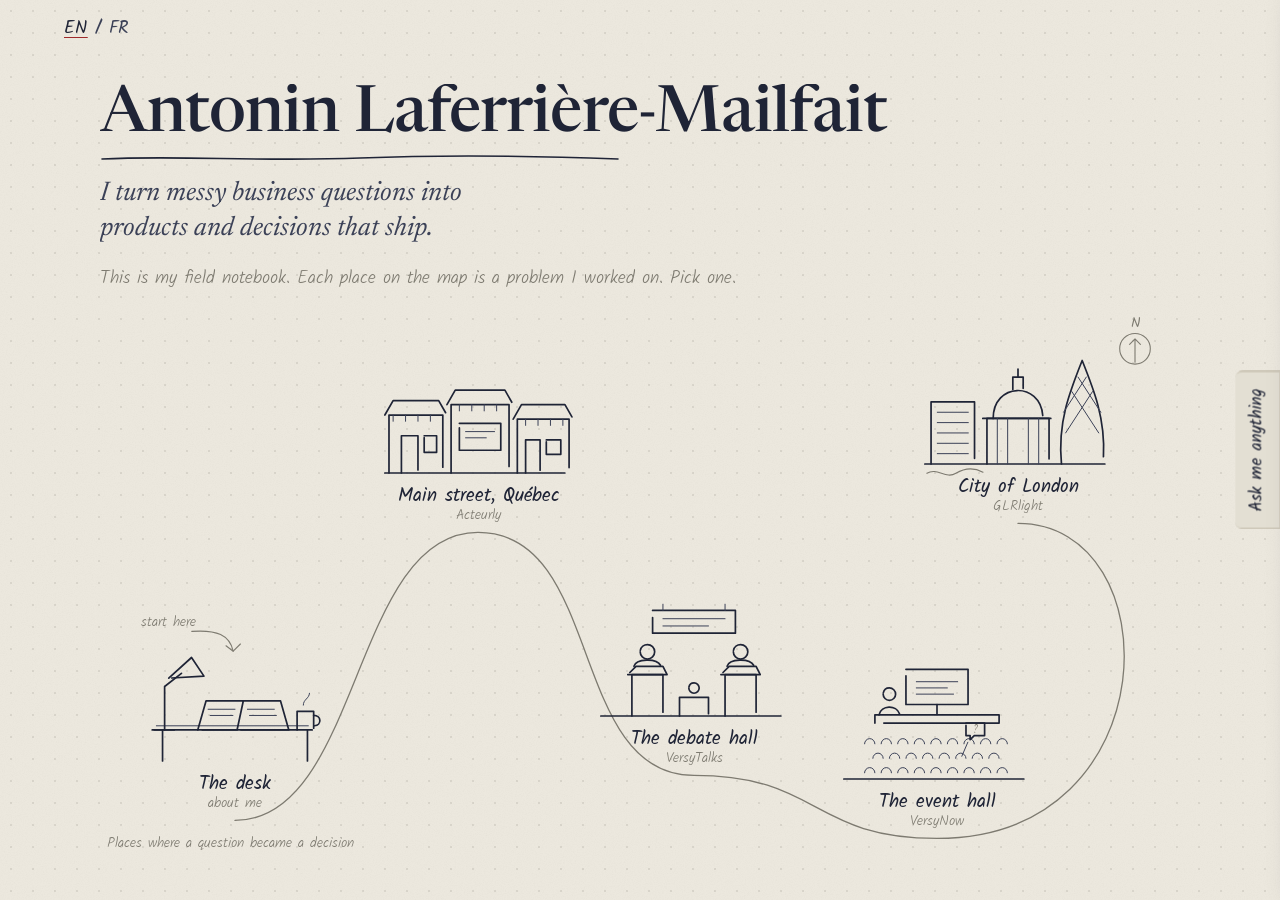
==== index.html @ 6ac233b2 "The notebook opens: Ink & Paper shell, map home, EN/FR, project registry Co-Authored-By: Claude Fabl" ====
<!doctype html>
<html lang="en">
<head>
  <meta charset="utf-8">
  <meta name="viewport" content="width=device-width, initial-scale=1">
  <title>Antonin Laferrière-Mailfait</title>
  <meta name="description" content="I turn messy business questions into products and decisions that ship. A field notebook of the problems I've worked on: supplier risk in London, marketing analytics for Québec shops, a debate platform grown from 40 to 10,000, an event-analytics agent that never invents a number.">
  <meta property="og:title" content="Antonin Laferrière-Mailfait">
  <meta property="og:description" content="I turn messy business questions into products and decisions that ship.">
  <meta property="og:type" content="website">
  <link rel="icon" href="assets/favicon.svg" type="image/svg+xml">
  <link rel="preload" href="assets/fonts/newsreader-latin-opsz-normal.woff2" as="font" type="font/woff2" crossorigin>
  <link rel="preload" href="assets/fonts/kalam-latin-300-normal.woff2" as="font" type="font/woff2" crossorigin>
  <link rel="stylesheet" href="css/fonts.css">
  <link rel="stylesheet" href="css/ink.css">
</head>
<body>
  <svg width="0" height="0" style="position:absolute" aria-hidden="true">
    <filter id="paper-grain" x="0" y="0" width="100%" height="100%">
      <feTurbulence type="fractalNoise" baseFrequency="0.9" numOctaves="2" seed="7" stitchTiles="stitch"/>
      <feColorMatrix type="saturate" values="0"/>
      <feComponentTransfer><feFuncA type="table" tableValues="0 0 0.06 0.08"/></feComponentTransfer>
    </filter>
    <filter id="ink-bleed" x="-5%" y="-5%" width="110%" height="110%">
      <feTurbulence type="fractalNoise" baseFrequency="1.4" numOctaves="1" seed="3" result="n"/>
      <feDisplacementMap in="SourceGraphic" in2="n" scale="0.9"/>
    </filter>
  </svg>

  <div class="grain" aria-hidden="true"></div>

  <header class="topbar" id="topbar">
    <a class="back" href="#/" id="back-link" hidden></a>
    <div class="topbar-right">
      <button class="lang" id="lang-toggle" type="button" aria-label="Switch language"></button>
    </div>
  </header>

  <main id="sheet-host"></main>

  <button class="ask-tab" id="ask-tab" type="button"></button>
  <aside class="ask-panel" id="ask-panel" aria-hidden="true">
    <div class="ask-head">
      <span class="ask-title" data-i18n="ask.title"></span>
      <button class="ask-close" id="ask-close" type="button" aria-label="Close">×</button>
    </div>
    <div class="ask-body" id="ask-body"></div>
  </aside>

  <script type="module" src="js/app.js"></script>
</body>
</html>
---- css/fonts.css ----
/* Self-hosted. Newsreader (Production Type, OFL 1.1) and Kalam (Indian Type Foundry, OFL 1.1). */
@font-face { font-family: "Newsreader"; font-style: normal; font-weight: 200 800; font-display: swap;
  src: url(../assets/fonts/newsreader-latin-opsz-normal.woff2) format("woff2-variations");
  unicode-range: U+0000-00FF,U+0131,U+0152-0153,U+02BB-02BC,U+02C6,U+02DA,U+02DC,U+0304,U+0308,U+0329,U+2000-206F,U+20AC,U+2122,U+2191,U+2193,U+2212,U+2215,U+FEFF,U+FFFD; }
@font-face { font-family: "Newsreader"; font-style: italic; font-weight: 200 800; font-display: swap;
  src: url(../assets/fonts/newsreader-latin-opsz-italic.woff2) format("woff2-variations");
  unicode-range: U+0000-00FF,U+0131,U+0152-0153,U+02BB-02BC,U+02C6,U+02DA,U+02DC,U+0304,U+0308,U+0329,U+2000-206F,U+20AC,U+2122,U+2191,U+2193,U+2212,U+2215,U+FEFF,U+FFFD; }
@font-face { font-family: "Newsreader"; font-style: normal; font-weight: 200 800; font-display: swap;
  src: url(../assets/fonts/newsreader-latin-ext-opsz-normal.woff2) format("woff2-variations");
  unicode-range: U+0100-02BA,U+02BD-02C5,U+02C7-02CC,U+02CE-02D7,U+02DD-02FF,U+0304,U+0308,U+0329,U+1D00-1DBF,U+1E00-1E9F,U+1EF2-1EFF,U+2020,U+20A0-20AB,U+20AD-20C0,U+2113,U+2C60-2C7F,U+A720-A7FF; }
@font-face { font-family: "Newsreader"; font-style: italic; font-weight: 200 800; font-display: swap;
  src: url(../assets/fonts/newsreader-latin-ext-opsz-italic.woff2) format("woff2-variations");
  unicode-range: U+0100-02BA,U+02BD-02C5,U+02C7-02CC,U+02CE-02D7,U+02DD-02FF,U+0304,U+0308,U+0329,U+1D00-1DBF,U+1E00-1E9F,U+1EF2-1EFF,U+2020,U+20A0-20AB,U+20AD-20C0,U+2113,U+2C60-2C7F,U+A720-A7FF; }
@font-face { font-family: "Kalam"; font-style: normal; font-weight: 300; font-display: swap;
  src: url(../assets/fonts/kalam-latin-300-normal.woff2) format("woff2");
  unicode-range: U+0000-00FF,U+0131,U+0152-0153,U+02BB-02BC,U+02C6,U+02DA,U+02DC,U+0304,U+0308,U+0329,U+2000-206F,U+20AC,U+2122,U+2191,U+2193,U+2212,U+2215,U+FEFF,U+FFFD; }
@font-face { font-family: "Kalam"; font-style: normal; font-weight: 400; font-display: swap;
  src: url(../assets/fonts/kalam-latin-400-normal.woff2) format("woff2");
  unicode-range: U+0000-00FF,U+0131,U+0152-0153,U+02BB-02BC,U+02C6,U+02DA,U+02DC,U+0304,U+0308,U+0329,U+2000-206F,U+20AC,U+2122,U+2191,U+2193,U+2212,U+2215,U+FEFF,U+FFFD; }
@font-face { font-family: "Kalam"; font-style: normal; font-weight: 300; font-display: swap;
  src: url(../assets/fonts/kalam-latin-ext-300-normal.woff2) format("woff2");
  unicode-range: U+0100-02BA,U+02BD-02C5,U+02C7-02CC,U+02CE-02D7,U+02DD-02FF,U+0304,U+0308,U+0329,U+1D00-1DBF,U+1E00-1E9F,U+1EF2-1EFF,U+2020,U+20A0-20AB,U+20AD-20C0,U+2113,U+2C60-2C7F,U+A720-A7FF; }
@font-face { font-family: "Kalam"; font-style: normal; font-weight: 400; font-display: swap;
  src: url(../assets/fonts/kalam-latin-ext-400-normal.woff2) format("woff2");
  unicode-range: U+0100-02BA,U+02BD-02C5,U+02C7-02CC,U+02CE-02D7,U+02DD-02FF,U+0304,U+0308,U+0329,U+1D00-1DBF,U+1E00-1E9F,U+1EF2-1EFF,U+2020,U+20A0-20AB,U+20AD-20C0,U+2113,U+2C60-2C7F,U+A720-A7FF; }
---- css/ink.css ----
/* Ink & Paper
   A consultant's field notebook. Everything is drawn or written; nothing glows. */

:root {
  --paper: #ece8de;
  --paper-deep: #e3dfd3;
  --paper-shadow: #cfc9ba;
  --ink: #1f2436;
  --ink-soft: #3b4157;
  --pencil: #7d7a70;
  --pencil-light: #b3afa3;
  --red-ink: #9e2a2b;
  --green-ink: #2e6b47;
  --amber-ink: #b0790f;

  --serif: "Newsreader", "Iowan Old Style", Georgia, serif;
  --hand: "Kalam", "Segoe Print", "Bradley Hand", cursive;

  --measure: 62ch;
  --gutter: 20px;
  --sheet-pad: clamp(24px, 5vw, 72px);
  --ease-ink: cubic-bezier(.3,.7,.2,1);
}

* { box-sizing: border-box; }
html { scroll-behavior: smooth; }
body {
  margin: 0;
  background: var(--paper);
  color: var(--ink);
  font-family: var(--serif);
  font-size: 19px;
  line-height: 1.55;
  font-variation-settings: "opsz" 18;
  min-height: 100vh;
  overflow-x: hidden;
}
body::before {
  /* faint dot grid, like a field notebook */
  content: "";
  position: fixed; inset: 0;
  background-image: radial-gradient(var(--pencil-light) 0.7px, transparent 0.8px);
  background-size: 22px 22px;
  opacity: .35;
  pointer-events: none;
  z-index: 0;
}
.grain {
  position: fixed; inset: 0;
  filter: url(#paper-grain);
  background: #fff;
  mix-blend-mode: multiply;
  pointer-events: none;
  z-index: 0;
  opacity: .55;
}

a { color: inherit; text-decoration-color: var(--pencil-light); text-underline-offset: 3px; }
a:hover { text-decoration-color: var(--ink); }
:focus-visible { outline: 2px solid var(--red-ink); outline-offset: 3px; border-radius: 2px; }
button { font: inherit; color: inherit; background: none; border: 0; cursor: pointer; padding: 0; }

/* ---------- top bar ---------- */
.topbar {
  position: fixed; top: 0; left: 0; right: 0;
  display: flex; justify-content: space-between; align-items: center;
  padding: 14px var(--sheet-pad);
  z-index: 5;
  pointer-events: none;
}
.topbar > * { pointer-events: auto; }
.back {
  font-family: var(--hand);
  font-weight: 300;
  font-size: 19px;
  color: var(--ink-soft);
  text-decoration: none;
}
.back::before { content: "↞ "; }
.back:hover { color: var(--ink); }
.lang {
  font-family: var(--hand);
  font-size: 18px;
  color: var(--ink-soft);
  letter-spacing: .02em;
}
.lang b { font-weight: 400; color: var(--ink); text-decoration: underline; text-decoration-color: var(--red-ink); text-underline-offset: 4px; }
.lang:hover { color: var(--ink); }

/* ---------- sheets (pages) ---------- */
#sheet-host { position: relative; z-index: 1; min-height: 100vh; }
.sheet {
  position: relative;
  min-height: 100vh;
  padding: 84px var(--sheet-pad) 96px;
  transform-origin: left center;
  animation: sheet-in .55s var(--ease-ink) both;
}
.sheet.leaving {
  position: absolute; inset: 0 0 auto 0;
  animation: sheet-out .45s var(--ease-ink) both;
  pointer-events: none;
}
@keyframes sheet-in  { from { opacity: 0; transform: translateX(28px) rotate(.25deg); } to { opacity: 1; transform: none; } }
@keyframes sheet-out { from { opacity: 1; transform: none; } to { opacity: 0; transform: translateX(-40px) rotate(-.4deg); } }

/* ---------- home ---------- */
.home { display: grid; grid-template-rows: auto 1fr; gap: 0; padding-bottom: 32px; }
.hero { max-width: 1080px; margin: 0 auto; width: 100%; }
.name {
  font-weight: 500;
  font-size: clamp(34px, 5vw, 66px);
  line-height: 1.02;
  letter-spacing: -.012em;
  margin: 0;
  font-variation-settings: "opsz" 72;
  position: relative;
  display: inline-block;
  clip-path: inset(0 0 0 0);
}
.name-underline { display: block; width: min(100%, 520px); height: 10px; margin-top: 4px; overflow: visible; }
.name-underline path { fill: none; stroke: var(--ink); stroke-width: 1.6; stroke-linecap: round; }
.throughline {
  font-style: italic;
  font-weight: 400;
  font-size: clamp(20px, 2.1vw, 28px);
  line-height: 1.3;
  max-width: 30ch;
  margin: 14px 0 0;
  color: var(--ink-soft);
  font-variation-settings: "opsz" 28;
}
.hero-note {
  font-family: var(--hand);
  font-weight: 300;
  font-size: 18px;
  color: var(--pencil);
  margin: 18px 0 0;
}

/* entrance sequence */
.home.intro .name { animation: write-in 1.5s var(--ease-ink) .2s both; }
.home.intro .name-underline path { stroke-dasharray: 1; stroke-dashoffset: 1; animation: draw .7s var(--ease-ink) 1.6s forwards; }
.home.intro .throughline { animation: write-in 1.6s var(--ease-ink) 2.1s both; }
.home.intro .hero-note { opacity: 0; animation: fade .6s ease 3.9s forwards; }
@keyframes write-in { from { clip-path: inset(0 100% 0 0); } to { clip-path: inset(0 0 0 0); } }
@keyframes draw { to { stroke-dashoffset: 0; } }
@keyframes fade { to { opacity: 1; } }

/* ---------- the map ---------- */
.map-wrap { max-width: 1080px; margin: 0 auto; width: 100%; position: relative; }
.map { width: 100%; height: auto; display: block; overflow: visible; }
.map path, .map circle, .map line {
  fill: none;
  stroke: var(--ink);
  stroke-width: 1.7;
  stroke-linecap: round;
  stroke-linejoin: round;
  vector-effect: non-scaling-stroke;
}
.map .thin { stroke-width: 1; stroke: var(--ink-soft); }
.map .route { stroke: var(--pencil); stroke-width: 1.3; stroke-dasharray: 6 7; }
.map .pencil { stroke: var(--pencil); stroke-width: 1.1; }
.map .fill-red { fill: var(--red-ink); stroke: none; }
.map text { fill: var(--ink); font-family: var(--hand); font-weight: 400; font-size: 21px; }
.map text.small { font-size: 16px; font-weight: 300; fill: var(--pencil); }
.map text.compass { font-size: 15px; fill: var(--pencil); }

.place { cursor: pointer; }
.place .lm path { transition: stroke .25s; }
.place .label { transition: fill .25s; }
.place .note { opacity: 0; transition: opacity .3s ease; }
.place .note text { fill: var(--pencil); font-weight: 300; font-size: 17px; }
.place .note path { stroke: var(--pencil); stroke-width: 1; stroke-dasharray: none; }
.place:hover .note, .place:focus-visible .note, .place:focus .note { opacity: 1; }
.place:hover .label, .place:focus .label { fill: var(--red-ink); }
.place .hit { fill: transparent; stroke: none; }
.place:focus { outline: none; }
.place:focus-visible .hit { stroke: var(--red-ink); stroke-dasharray: 3 4; }

/* inking-in sequence: every stroke draws itself once */
.home.intro .map .inks { stroke-dasharray: 1; stroke-dashoffset: 1; animation: draw 1.1s var(--ease-ink) var(--d, 0s) both; }
.home.intro .map text { opacity: 0; animation: fade .5s ease var(--td, 0s) both; }
.home.intro .map .route.inks { animation-duration: 2.6s; }
.home.intro .map .note path { stroke-dasharray: none; animation: none; }
.home.intro .map .note text { animation: none; opacity: 1; }

/* ---------- inner pages (notebook page with margin) ---------- */
.page {
  max-width: 1100px;
  margin: 0 auto;
  display: grid;
  grid-template-columns: 200px minmax(0, var(--measure));
  column-gap: 48px;
  row-gap: 0;
}
.page > .margin { grid-column: 1; }
.page > .body { grid-column: 2; }
.page h1 {
  font-weight: 500;
  font-size: clamp(34px, 4vw, 52px);
  line-height: 1.05;
  letter-spacing: -.01em;
  margin: 0 0 6px;
  font-variation-settings: "opsz" 72;
}
.page h2 {
  font-weight: 500;
  font-size: 27px;
  line-height: 1.2;
  margin: 44px 0 10px;
  font-variation-settings: "opsz" 36;
}
.page p { margin: 0 0 1em; }
.place-line {
  font-family: var(--hand);
  font-weight: 300;
  font-size: 19px;
  color: var(--pencil);
  margin: 0 0 28px;
}
.lede { font-size: 22px; line-height: 1.45; font-variation-settings: "opsz" 24; }

.margin-note {
  font-family: var(--hand);
  font-weight: 300;
  font-size: 17px;
  line-height: 1.35;
  color: var(--pencil);
  margin: 0 0 22px;
  transform: rotate(-1.2deg);
}
.margin-note.red { color: var(--red-ink); font-weight: 400; }
.margin-note.sticky { position: sticky; top: 90px; }

.stamp {
  display: inline-block;
  font-family: var(--hand);
  font-weight: 400;
  font-size: 15px;
  letter-spacing: .06em;
  color: var(--red-ink);
  border: 1.5px solid var(--red-ink);
  border-radius: 3px;
  padding: 2px 9px;
  transform: rotate(-3deg);
  opacity: .85;
}

.actions { display: flex; flex-wrap: wrap; gap: 14px 26px; margin: 28px 0 0; }
.btn {
  font-family: var(--hand);
  font-size: 19px;
  color: var(--ink);
  text-decoration: none;
  border-bottom: 1.5px solid var(--ink);
  padding-bottom: 1px;
}
.btn:hover { color: var(--red-ink); border-color: var(--red-ink); }
.btn.quiet { color: var(--pencil); border-color: var(--pencil-light); }

.toc { list-style: none; padding: 0; margin: 10px 0 0; }
.toc li { padding: 10px 0; border-bottom: 1px dashed var(--pencil-light); display: flex; justify-content: space-between; gap: 20px; align-items: baseline; }
.toc .where { font-family: var(--hand); font-weight: 300; color: var(--pencil); font-size: 17px; white-space: nowrap; }

/* ---------- ask tab + panel ---------- */
.ask-tab {
  position: fixed; right: 0; top: 50%;
  transform: translateY(-50%) rotate(180deg);
  writing-mode: vertical-rl;
  font-family: var(--hand);
  font-size: 17px;
  color: var(--ink);
  background: var(--paper-deep);
  padding: 16px 9px;
  border: 1px solid var(--paper-shadow);
  border-right: 0;
  border-radius: 0 6px 6px 0;
  box-shadow: -2px 2px 0 var(--paper-shadow);
  z-index: 6;
}
.ask-tab:hover { background: #fff; }
.ask-panel {
  position: fixed; top: 0; right: 0; bottom: 0;
  width: min(420px, 92vw);
  background: var(--paper-deep);
  border-left: 1px solid var(--paper-shadow);
  box-shadow: -8px 0 24px rgba(31,36,54,.12);
  transform: translateX(104%);
  transition: transform .4s var(--ease-ink);
  z-index: 7;
  padding: 28px 28px 24px;
  display: flex; flex-direction: column; gap: 14px;
}
.ask-panel.open { transform: none; }
.ask-head { display: flex; justify-content: space-between; align-items: center; }
.ask-title { font-family: var(--hand); font-size: 22px; }
.ask-close { font-size: 28px; line-height: 1; color: var(--pencil); }
.ask-body { font-size: 17px; line-height: 1.5; }
.ask-body .margin-note { transform: none; }
.ask-input {
  width: 100%;
  font: inherit;
  font-family: var(--hand);
  font-size: 17px;
  padding: 10px 12px;
  background: transparent;
  border: 0;
  border-bottom: 1.5px dashed var(--pencil);
  color: var(--ink);
}
.ask-input:disabled { opacity: .5; }

/* ---------- responsive ---------- */
@media (max-width: 860px) {
  body { font-size: 17.5px; }
  .page { grid-template-columns: 1fr; }
  .page > .margin, .page > .body { grid-column: 1; }
  .margin-note.sticky { position: static; }
  .margin-note { transform: none; }
  .place .note { display: none; }
  .map-wrap.stacked { max-width: 420px; }
  .map-wrap.stacked .map text { font-size: 22px; }
}
@media (max-width: 520px) {
  .sheet { padding-top: 72px; }
  .ask-tab { font-size: 15px; padding: 12px 7px; }
}

@media (prefers-reduced-motion: reduce) {
  *, *::before, *::after { animation-duration: 0.01ms !important; animation-delay: 0s !important; transition-duration: 0.01ms !important; }
  html { scroll-behavior: auto; }
}
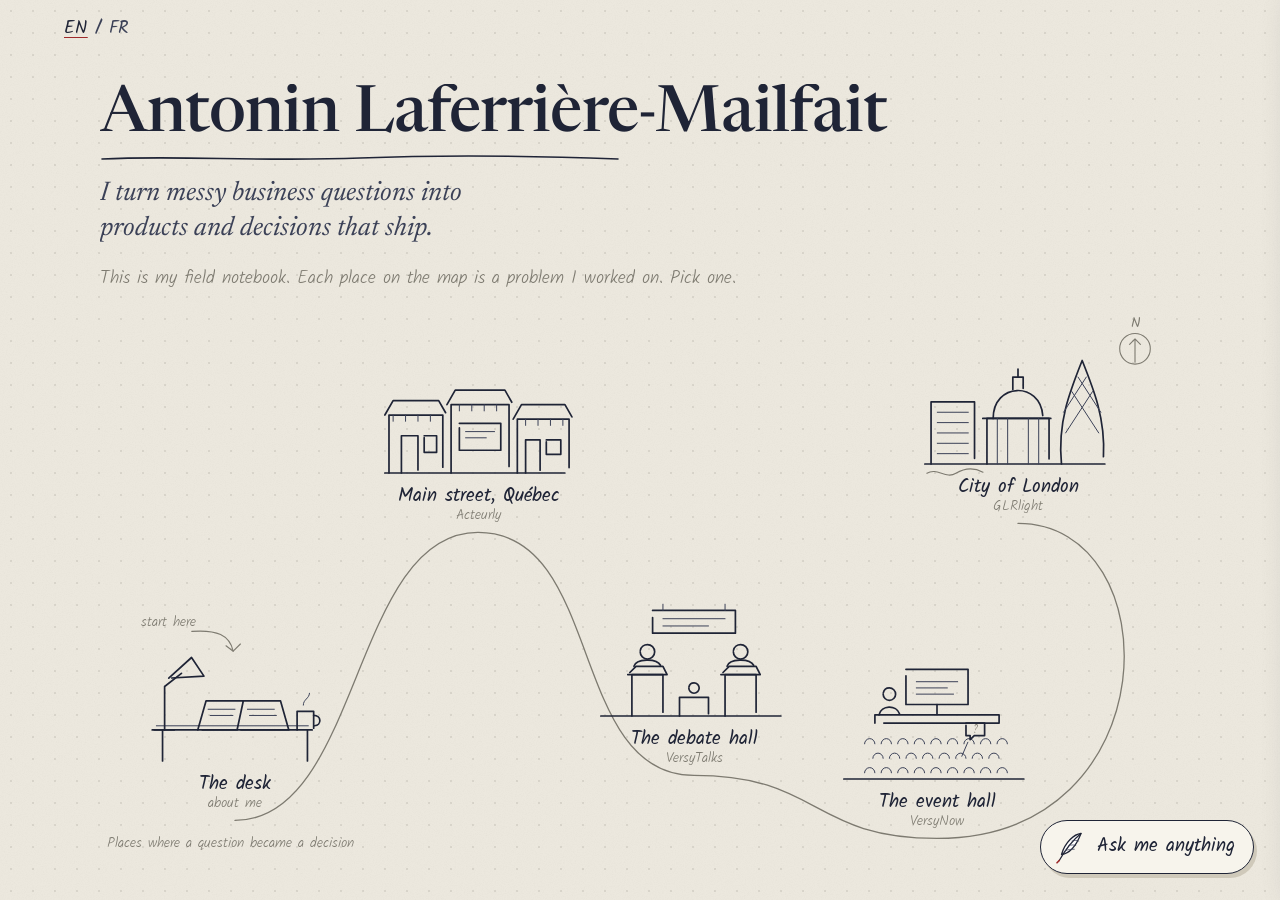
==== commit 45e221c2: "The quill: a friendlier way to ask the notebook Co-Authored-By: Claude Fable 5.1 <noreply@anthropic." ====
--- a/index.html
+++ b/index.html
@@ -38,10 +38,26 @@
 
   <main id="sheet-host"></main>
 
-  <button class="ask-tab" id="ask-tab" type="button"></button>
-  <aside class="ask-panel" id="ask-panel" aria-hidden="true">
+  <div class="quill-wrap" id="quill-wrap">
+    <span class="quill-callout" id="quill-callout" hidden></span>
+    <button class="quill" id="ask-tab" type="button">
+      <svg class="quill-icon" viewBox="0 0 48 48" aria-hidden="true">
+        <path class="vane" d="M40 6 C31 7 19 17 14 34 C23 33 33 24 40 6 Z"/>
+        <path class="spine" d="M40 6 C30 14 20 26 11 42"/>
+        <path class="barb" d="M24 22 C27 21 30 21 33 22 M19 29 C23 27 27 27 31 27 M28 16 C31 15 34 15 37 16"/>
+        <path class="nib" d="M11 42 L8 45"/>
+      </svg>
+      <span class="quill-label" data-i18n="ask.tab"></span>
+    </button>
+  </div>
+  <div class="ask-veil" id="ask-veil" hidden></div>
+  <aside class="ask-panel" id="ask-panel" aria-hidden="true" role="dialog" aria-labelledby="ask-title">
     <div class="ask-head">
-      <span class="ask-title" data-i18n="ask.title"></span>
+      <svg class="ask-head-icon" viewBox="0 0 48 48" aria-hidden="true">
+        <path class="vane" d="M40 6 C31 7 19 17 14 34 C23 33 33 24 40 6 Z"/>
+        <path class="spine" d="M40 6 C30 14 20 26 11 42"/>
+      </svg>
+      <span class="ask-title" id="ask-title" data-i18n="ask.title"></span>
       <button class="ask-close" id="ask-close" type="button" aria-label="Close">×</button>
     </div>
     <div class="ask-body" id="ask-body"></div>
--- a/css/ink.css
+++ b/css/ink.css
@@ -263,53 +263,101 @@
 .toc li { padding: 10px 0; border-bottom: 1px dashed var(--pencil-light); display: flex; justify-content: space-between; gap: 20px; align-items: baseline; }
 .toc .where { font-family: var(--hand); font-weight: 300; color: var(--pencil); font-size: 17px; white-space: nowrap; }
 
-/* ---------- ask tab + panel ---------- */
-.ask-tab {
-  position: fixed; right: 0; top: 50%;
-  transform: translateY(-50%) rotate(180deg);
-  writing-mode: vertical-rl;
-  font-family: var(--hand);
-  font-size: 17px;
-  color: var(--ink);
-  background: var(--paper-deep);
-  padding: 16px 9px;
-  border: 1px solid var(--paper-shadow);
-  border-right: 0;
-  border-radius: 0 6px 6px 0;
-  box-shadow: -2px 2px 0 var(--paper-shadow);
-  z-index: 6;
-}
-.ask-tab:hover { background: #fff; }
+/* ---------- the quill: ask me anything ---------- */
+.quill-wrap { position: fixed; right: 26px; bottom: 26px; z-index: 6; display: flex; align-items: center; gap: 12px; }
+.quill {
+  display: flex; align-items: center; gap: 10px;
+  background: #f7f4ec; border: 1.5px solid var(--ink); border-radius: 999px;
+  padding: 8px 18px 8px 10px;
+  box-shadow: 3px 4px 0 var(--paper-shadow);
+  transition: transform .25s var(--ease-ink), box-shadow .25s;
+}
+.quill:hover, .quill:focus-visible { transform: translate(-1px, -2px); box-shadow: 5px 7px 0 var(--paper-shadow); }
+.quill-icon { width: 36px; height: 36px; overflow: visible; }
+.quill-icon path, .ask-head-icon path { fill: none; stroke: var(--ink); stroke-width: 1.7; stroke-linecap: round; stroke-linejoin: round; }
+.quill-icon .vane, .ask-head-icon .vane { fill: #fff; }
+.quill-icon .barb { stroke-width: 1; stroke: var(--ink-soft); }
+.quill-icon .nib { stroke: var(--red-ink); stroke-width: 2.2; }
+.quill:hover .quill-icon { animation: quill-dip .7s var(--ease-ink); }
+@keyframes quill-dip { 30% { transform: rotate(-14deg) translate(-3px, 3px); } 60% { transform: rotate(4deg); } }
+.quill-label { font-family: var(--hand); font-size: 19px; color: var(--ink); white-space: nowrap; }
+.quill-callout {
+  font-family: var(--hand); font-weight: 300; font-size: 17px; color: var(--ink-soft);
+  background: #f6efc9; padding: 8px 12px; box-shadow: 2px 3px 0 rgba(31,36,54,.12);
+  transform: rotate(-2deg); max-width: 220px; line-height: 1.3;
+  animation: fade .5s ease both;
+}
+.quill-callout[hidden] { display: none; }
+
+.ask-veil { position: fixed; inset: 0; background: rgba(31,36,54,.18); z-index: 6; }
+.ask-veil[hidden] { display: none; }
 .ask-panel {
   position: fixed; top: 0; right: 0; bottom: 0;
-  width: min(420px, 92vw);
-  background: var(--paper-deep);
-  border-left: 1px solid var(--paper-shadow);
-  box-shadow: -8px 0 24px rgba(31,36,54,.12);
+  width: min(520px, 100vw);
+  background: #f3efe6;
+  background-image: repeating-linear-gradient(transparent 0 31px, rgba(31,36,54,.07) 31px 32px);
+  border-left: 1.5px solid var(--ink);
+  box-shadow: -10px 0 30px rgba(31,36,54,.14);
   transform: translateX(104%);
   transition: transform .4s var(--ease-ink);
   z-index: 7;
-  padding: 28px 28px 24px;
+  padding: 22px 28px 20px;
   display: flex; flex-direction: column; gap: 14px;
+  overflow: hidden;
 }
 .ask-panel.open { transform: none; }
-.ask-head { display: flex; justify-content: space-between; align-items: center; }
-.ask-title { font-family: var(--hand); font-size: 22px; }
-.ask-close { font-size: 28px; line-height: 1; color: var(--pencil); }
-.ask-body { font-size: 17px; line-height: 1.5; }
-.ask-body .margin-note { transform: none; }
+.ask-head { display: flex; align-items: center; gap: 10px; padding-bottom: 10px; border-bottom: 1.5px solid var(--ink); }
+.ask-head-icon { width: 30px; height: 30px; flex: none; }
+.ask-title { font-family: var(--hand); font-size: 24px; flex: 1; }
+.ask-close { font-size: 34px; line-height: 1; color: var(--pencil); width: 40px; height: 40px; border-radius: 50%; }
+.ask-close:hover { color: var(--ink); background: rgba(31,36,54,.06); }
+.ask-body { display: flex; flex-direction: column; gap: 12px; flex: 1; min-height: 0; }
+.ask-intro { margin: 0; font-family: var(--hand); font-weight: 300; font-size: 17px; color: var(--pencil); line-height: 1.35; transform: none; }
+.ask-log { flex: 1; min-height: 0; overflow-y: auto; padding: 2px 6px 2px 0; scroll-behavior: smooth; }
+.ask-q { font-family: var(--hand); font-weight: 400; font-size: 19px; color: var(--ink-soft); margin: 18px 0 8px; padding-left: 2px; }
+.ask-q::before { content: "— "; color: var(--pencil); }
+.ask-a {
+  margin: 0 0 8px; font-size: 19px; line-height: 1.55; white-space: pre-line;
+  background: #fbf9f4; border: 1px solid var(--paper-shadow); border-left: 3px solid var(--ink);
+  padding: 12px 16px; box-shadow: 2px 3px 0 var(--paper-shadow);
+  font-variation-settings: "opsz" 18;
+}
+.ask-a.thinking { color: var(--pencil); font-family: var(--hand); font-size: 17px; display: flex; align-items: center; gap: 10px; }
+.ask-a.thinking .writing { width: 26px; height: 26px; flex: none; animation: writing .9s ease-in-out infinite; transform-origin: 20% 90%; }
+.ask-a.thinking .writing path { fill: none; stroke: var(--ink); stroke-width: 1.8; stroke-linecap: round; }
+.ask-a.thinking .writing .vane { fill: #fff; }
+@keyframes writing { 0%, 100% { transform: rotate(-6deg) translateX(0); } 50% { transform: rotate(4deg) translateX(6px); } }
+.ask-a.ask-err { border-left-color: var(--red-ink); font-size: 16.5px; }
+.ask-starters { display: flex; flex-direction: column; gap: 8px; }
+.ask-starters[hidden] { display: none; }
+.ask-starter {
+  text-align: left; font-family: var(--hand); font-size: 18px; color: var(--ink);
+  padding: 8px 12px 8px 34px; position: relative;
+  background: #fbf9f4; border: 1px solid var(--paper-shadow); border-radius: 3px; box-shadow: 2px 2px 0 var(--paper-shadow);
+  transition: transform .2s var(--ease-ink);
+}
+.ask-starter::before { content: "?"; position: absolute; left: 12px; top: 6px; color: var(--red-ink); font-size: 19px; }
+.ask-starter:hover { transform: translate(-1px, -1px); box-shadow: 3px 3px 0 var(--paper-shadow); border-color: var(--ink); }
+.ask-form { display: flex; gap: 12px; align-items: stretch; }
 .ask-input {
-  width: 100%;
-  font: inherit;
-  font-family: var(--hand);
-  font-size: 17px;
-  padding: 10px 12px;
-  background: transparent;
-  border: 0;
-  border-bottom: 1.5px dashed var(--pencil);
-  color: var(--ink);
-}
-.ask-input:disabled { opacity: .5; }
+  flex: 1; font: inherit; font-family: var(--serif); font-size: 18px;
+  padding: 12px 14px; background: #fbf9f4; border: 1.5px solid var(--ink); border-radius: 3px; color: var(--ink);
+}
+.ask-input::placeholder { font-family: var(--hand); color: var(--pencil-light); }
+.ask-input:focus { outline: 2px solid var(--red-ink); outline-offset: 2px; }
+.ask-send {
+  font-family: var(--hand); font-size: 19px; color: #fff; background: var(--ink); border-radius: 3px; padding: 0 18px;
+  box-shadow: 2px 3px 0 var(--paper-shadow); white-space: nowrap;
+}
+.ask-send:hover { background: var(--red-ink); }
+.ask-send:disabled { opacity: .5; }
+.ask-foot { font-family: var(--hand); font-weight: 300; font-size: 14px; color: var(--pencil); margin: 0; line-height: 1.35; }
+.ask-foot a { color: var(--ink-soft); word-break: break-all; }
+
+.questions li { cursor: pointer; border-radius: 3px; transition: color .2s; }
+.questions li:hover { color: var(--red-ink); }
+.questions li::after { content: " ↗"; color: var(--pencil-light); font-size: 14px; }
+.questions-hint { font-family: var(--hand); font-weight: 300; font-size: 15.5px; color: var(--pencil); margin: -6px 0 8px; }
 
 /* ---------- responsive ---------- */
 @media (max-width: 860px) {
@@ -324,10 +372,269 @@
 }
 @media (max-width: 520px) {
   .sheet { padding-top: 72px; }
-  .ask-tab { font-size: 15px; padding: 12px 7px; }
+  .quill-wrap { right: 14px; bottom: 14px; }
+  .quill-label { display: none; }
+  .quill { padding: 10px; }
+  .quill-callout { display: none; }
+  .ask-panel { padding: 16px 18px 16px; }
+  .ask-a, .ask-input { font-size: 17px; }
 }
 
 @media (prefers-reduced-motion: reduce) {
   *, *::before, *::after { animation-duration: 0.01ms !important; animation-delay: 0s !important; transition-duration: 0.01ms !important; }
   html { scroll-behavior: auto; }
 }
+
+/* ---------- stories ---------- */
+.page.story { row-gap: 0; }
+.page.story .margin + .body h2:first-child { margin-top: 44px; }
+.page.story .margin:not(:first-child) .margin-note:not(.sticky) { margin-top: 52px; }
+.page.story .margin .margin-note.red { margin-top: 16px; }
+.chapter { font-family: var(--hand); font-weight: 300; font-size: 16px; color: var(--pencil); margin: 0 0 6px; }
+.place-line .years { font-family: var(--hand); color: var(--pencil-light); margin-left: 12px; }
+.page > .wide { grid-column: 1 / -1; margin: 36px 0 8px; }
+
+.ink-fig { margin: 0; }
+.ink-fig svg { width: 100%; height: auto; display: block; overflow: visible; }
+.ink-fig path, .ink-fig circle, .ink-fig line {
+  fill: none; stroke: var(--ink); stroke-width: 1.7; stroke-linecap: round; stroke-linejoin: round; vector-effect: non-scaling-stroke;
+}
+.ink-fig .thin { stroke-width: 1; stroke: var(--ink-soft); }
+.ink-fig .pencil { stroke: var(--pencil); stroke-width: 1.1; }
+.ink-fig .route { stroke: var(--pencil); stroke-width: 1.4; stroke-dasharray: 6 7; }
+.ink-fig text { fill: var(--ink); font-family: var(--hand); font-weight: 400; font-size: 20px; }
+.ink-fig text.small { font-size: 16px; font-weight: 300; fill: var(--pencil); }
+.ink-fig figcaption { font-family: var(--hand); font-weight: 300; font-size: 16px; color: var(--pencil); margin-top: 6px; text-align: right; }
+
+/* draws itself when scrolled into view */
+.ink-on-view .inks { stroke-dasharray: 1; stroke-dashoffset: 1; }
+.ink-on-view text { opacity: 0; }
+.ink-on-view.inked .inks { animation: draw 1.4s var(--ease-ink) both; }
+.ink-on-view.inked .pencil.inks { animation-delay: 1.2s; }
+.ink-on-view.inked text { animation: fade .6s ease 1s forwards; }
+
+.career .stop.quiet { opacity: .8; }
+.career a.stop { cursor: pointer; }
+.career a.stop .hit { fill: transparent; stroke: none; }
+.career a.stop:hover text, .career a.stop:focus text { fill: var(--red-ink); }
+.career a.stop:hover circle { stroke: var(--red-ink); }
+.career circle { fill: var(--paper); }
+.career a.stop circle { fill: var(--ink); }
+.career a.stop:hover circle { fill: var(--red-ink); }
+
+.tallies { display: flex; flex-wrap: wrap; gap: 18px 36px; margin: 8px 0 22px; }
+.tally { position: relative; padding: 12px 22px 10px; min-width: 150px; }
+.tally .ring { position: absolute; left: 0; top: 0; width: calc(100% - 10px); height: 62px; }
+.tally .ring path { fill: none; stroke: var(--pencil); stroke-width: 1.2; vector-effect: non-scaling-stroke; }
+.tally.inked .ring .inks { animation-delay: calc(var(--i) * .25s); animation-duration: .9s; }
+.tally-num { display: block; font-family: var(--hand); font-weight: 400; font-size: 38px; line-height: 1; color: var(--ink); }
+.tally-label { display: block; font-family: var(--hand); font-weight: 300; font-size: 16px; color: var(--pencil); margin-top: 6px; max-width: 22ch; }
+
+.judgment {
+  margin: 10px 0 0;
+  padding: 6px 0 6px 22px;
+  border-left: 2px solid var(--red-ink);
+  font-style: italic;
+  font-size: 24px;
+  line-height: 1.4;
+  font-variation-settings: "opsz" 28;
+}
+.h-quiet { font-size: 21px; color: var(--ink-soft); }
+.questions { list-style: none; padding: 0; margin: 0; font-family: var(--hand); font-weight: 300; font-size: 18px; color: var(--ink-soft); }
+.questions li { padding: 6px 0 6px 24px; position: relative; }
+.questions li::before { content: "?"; position: absolute; left: 2px; color: var(--red-ink); font-weight: 400; }
+.turn { display: flex; flex-wrap: wrap; gap: 14px 28px; margin: 48px 0 0; padding-top: 18px; border-top: 1px dashed var(--pencil-light); }
+
+.toc li { padding: 12px 0; }
+.toc a { text-decoration: none; display: flex; flex-direction: column; gap: 2px; }
+.toc a:hover .toc-title { color: var(--red-ink); }
+.toc-title { font-size: 20px; }
+.toc-where { font-family: var(--hand); font-weight: 300; font-size: 16px; color: var(--pencil); }
+.toc-page { font-family: var(--hand); font-weight: 300; font-size: 16px; color: var(--pencil-light); white-space: nowrap; }
+
+@media (max-width: 860px) {
+  .page > .wide { margin: 24px 0 4px; }
+  .ink-fig text { font-size: 24px; }
+  .ink-fig text.small { font-size: 19px; }
+  .judgment { font-size: 21px; }
+}
+
+/* ---------- project worlds ---------- */
+.ink-fig .fill-red { fill: var(--red-ink); stroke: none; }
+.ink-fig .fill-green { fill: var(--green-ink); stroke: none; }
+.ink-fig .fill-amber { fill: var(--amber-ink); stroke: none; }
+.ink-on-view.inked [class*="fill-"].inks { animation: none; stroke-dasharray: none; }
+.ink-fig.street { margin-top: 24px; }
+
+.ruled { width: 100%; border-collapse: collapse; margin: 14px 0 22px; font-size: 17px; line-height: 1.4; }
+.ruled th { font-family: var(--hand); font-weight: 400; font-size: 17px; color: var(--pencil); text-align: left; padding: 4px 10px 8px 0; border-bottom: 1.5px solid var(--ink); }
+.ruled td { padding: 9px 10px 9px 0; border-bottom: 1px dashed var(--pencil-light); vertical-align: top; }
+.ruled td:first-child { font-weight: 500; white-space: nowrap; }
+
+.gaps { margin: 8px 0 0; }
+.gaps dt { font-weight: 500; font-size: 21px; margin-top: 18px; font-variation-settings: "opsz" 24; }
+.gaps dd { margin: 4px 0 0; }
+.defects dt { counter-increment: defect; }
+.defects dt::before { content: "✗ "; color: var(--red-ink); font-family: var(--hand); font-weight: 400; }
+
+.filings { display: grid; grid-template-columns: repeat(3, 1fr); gap: 28px; margin: 10px 0 24px; align-items: start; }
+.filing {
+  background: #f5f2ea;
+  border: 1px solid var(--paper-shadow);
+  box-shadow: 2px 3px 0 var(--paper-shadow);
+  padding: 0 0 16px;
+  transform: rotate(calc(-1deg + var(--i) * 1deg)) translateY(18px);
+  opacity: 0;
+  transition: transform .7s var(--ease-ink), opacity .6s ease;
+  transition-delay: calc(var(--i) * .18s);
+}
+.filing.inked { opacity: 1; transform: rotate(calc(-1deg + var(--i) * 1deg)); }
+.filing header { display: grid; grid-template-columns: 1fr auto; grid-template-rows: auto auto; padding: 14px 18px 12px; color: #fff; }
+.filing.green header { background: var(--green-ink); }
+.filing.red header { background: var(--red-ink); }
+.filing.ink header { background: var(--ink); }
+.filing-name { font-family: var(--hand); font-size: 15px; letter-spacing: .04em; opacity: .85; grid-column: 1 / -1; }
+.filing-verdict { font-size: 40px; font-weight: 500; line-height: 1; font-variation-settings: "opsz" 48; }
+.filing-score { font-family: var(--hand); font-size: 26px; align-self: end; opacity: .9; }
+.filing-score::before { content: "score "; font-size: 13px; opacity: .8; }
+.filing-line { padding: 14px 18px 0; margin: 0; font-size: 17px; line-height: 1.45; }
+.filing-aside { padding: 10px 18px 0; margin: 0; font-family: var(--hand); font-weight: 300; font-size: 15.5px; color: var(--pencil); line-height: 1.35; }
+
+.limits { list-style: none; padding: 0; margin: 0; }
+.limits li { position: relative; padding: 0 0 12px 26px; }
+.limits li::before { content: "✗"; position: absolute; left: 0; color: var(--red-ink); font-family: var(--hand); }
+
+.window { border: 1.5px solid var(--ink); background: #fff; box-shadow: 4px 5px 0 var(--paper-shadow); margin-top: 10px; }
+.window-bar { display: flex; align-items: center; gap: 7px; padding: 8px 12px; border-bottom: 1.5px solid var(--ink); background: var(--paper-deep); }
+.window-bar span { width: 10px; height: 10px; border: 1.3px solid var(--ink); border-radius: 50%; }
+.window-bar em { font-family: var(--hand); font-style: normal; font-size: 15px; color: var(--pencil); margin-left: 10px; }
+.window iframe { display: block; width: 100%; height: 760px; border: 0; }
+
+@media (max-width: 860px) {
+  .filings { grid-template-columns: 1fr; }
+  .ruled td:first-child { white-space: normal; }
+  .window iframe { height: 560px; }
+}
+
+/* ---------- Acteurly: Monday morning ---------- */
+.monday { display: grid; grid-template-columns: 300px 1fr; gap: 28px; margin: 12px 0 10px; align-items: start; }
+.monday-controls { display: flex; flex-direction: column; gap: 22px; position: sticky; top: 90px; }
+.monday-label { display: block; font-family: var(--hand); font-weight: 300; font-size: 17px; color: var(--pencil); margin-bottom: 8px; }
+.monday-label b { font-weight: 400; color: var(--ink); }
+.monday-biz { display: flex; flex-direction: column; gap: 8px; }
+.chip {
+  text-align: left; font-family: var(--hand); font-size: 18px; color: var(--ink);
+  padding: 8px 12px; border: 1.3px solid var(--pencil-light); border-radius: 3px; background: transparent;
+  display: flex; justify-content: space-between; align-items: baseline; gap: 10px;
+}
+.chip small { font-size: 14px; font-weight: 300; color: var(--pencil); }
+.chip:hover { border-color: var(--ink); }
+.chip.on { border-color: var(--ink); background: #f5f2ea; box-shadow: 2px 2px 0 var(--paper-shadow); }
+.monday-hours input { width: 100%; accent-color: var(--red-ink); }
+.btn.run { align-self: flex-start; border-bottom-width: 2px; }
+
+.monday-email { background: #f7f5ef; border: 1px solid var(--paper-shadow); box-shadow: 3px 4px 0 var(--paper-shadow); min-height: 520px; }
+.monday-head { padding: 14px 22px; border-bottom: 1px dashed var(--pencil-light); display: flex; flex-direction: column; gap: 2px; }
+.monday-from { font-family: var(--hand); font-size: 15px; color: var(--pencil); }
+.monday-subject { font-weight: 500; font-size: 20px; }
+.monday-body { padding: 16px 22px 22px; font-size: 17px; line-height: 1.45; }
+.monday-body > * { opacity: 0; transform: translateY(6px); transition: opacity .35s ease, transform .35s var(--ease-ink); }
+.monday-body > .in { opacity: 1; transform: none; }
+.m-step { font-family: var(--hand); font-weight: 300; font-size: 16px; color: var(--pencil); margin: 14px 0 6px; }
+.m-step:first-child { margin-top: 0; }
+.m-dot { display: inline-block; width: 8px; height: 8px; border-radius: 50%; background: var(--green-ink); margin-right: 8px; animation: pulse 1.2s ease-in-out infinite; }
+@keyframes pulse { 50% { opacity: .3; } }
+.m-signal { margin: 0 0 4px 14px; padding-left: 12px; border-left: 1.5px solid var(--amber-ink); }
+.m-books { display: flex; flex-wrap: wrap; gap: 6px 8px; margin: 0 0 4px 14px; }
+.m-books span { font-family: var(--hand); font-size: 15px; padding: 2px 9px; border: 1px solid var(--pencil-light); border-radius: 12px; color: var(--ink-soft); }
+.m-action { margin: 10px 0 0 14px; }
+.m-action-head { font-size: 18px; }
+.m-action-head b { font-family: var(--hand); color: var(--red-ink); margin-right: 4px; }
+.m-action-head em { font-style: normal; font-family: var(--hand); font-size: 15px; color: var(--pencil); margin-left: 8px; white-space: nowrap; }
+.m-why { margin: 2px 0 0 22px; font-size: 16px; color: var(--ink-soft); }
+.m-why span { font-family: var(--hand); color: var(--pencil); }
+.m-total { font-family: var(--hand); color: var(--pencil); margin: 14px 0 0 14px; }
+.m-skipped, .m-none { font-family: var(--hand); font-weight: 300; font-size: 15.5px; color: var(--pencil); margin: 8px 0 0 14px; }
+
+.rings dt .ring-n { display: inline-block; width: 26px; height: 26px; border: 1.3px solid var(--ink); border-radius: 50%; text-align: center; line-height: 24px; font-family: var(--hand); font-size: 15px; margin-right: 10px; }
+.rules { margin-top: 26px; padding-top: 14px; border-top: 1px dashed var(--pencil-light); }
+
+@media (max-width: 860px) {
+  .monday { grid-template-columns: 1fr; }
+  .monday-controls { position: static; }
+}
+
+/* ---------- VersyTalks: the board ---------- */
+.board { display: grid; grid-template-columns: 1fr 1fr; gap: 24px; position: relative; min-height: 420px; margin: 10px 0 16px; }
+.board-col { border: 1.3px solid var(--ink); padding: 14px 16px 18px; min-height: 380px; background: rgba(255,255,255,.25); }
+.board-col h3 { margin: 0 0 12px; font-family: var(--hand); font-weight: 400; font-size: 20px; }
+.board-col.kept h3 { color: var(--green-ink); }
+.board-col.cut h3 { color: var(--red-ink); }
+.board-pile { position: absolute; left: 50%; top: 60px; width: 0; }
+.note {
+  width: 230px; background: #f6efc9; box-shadow: 2px 3px 0 rgba(31,36,54,.12);
+  padding: 10px 12px; margin: 0 0 8px; transform: rotate(var(--r));
+  transition: transform .5s var(--ease-ink), opacity .4s ease;
+  font-size: 15px; line-height: 1.35;
+}
+.board-pile .note { position: absolute; left: -115px; top: calc(var(--i) * 6px); opacity: 0; }
+.board-col .note { position: static; width: auto; opacity: 1; transform: rotate(var(--r)); animation: note-land .5s var(--ease-ink); }
+.note b { display: block; font-family: var(--hand); font-weight: 400; font-size: 17px; margin-bottom: 2px; }
+.note span { color: var(--ink-soft); }
+.note.c { background: #f3e3e0; }
+@keyframes note-land { from { transform: translateY(-14px) rotate(var(--r)); opacity: 0; } to { transform: rotate(var(--r)); opacity: 1; } }
+.ledger td:first-child { white-space: normal; }
+.ledger tr.kept td:first-child::before { content: "✓ "; color: var(--green-ink); font-family: var(--hand); }
+.ledger tr.cut td:first-child::before { content: "✗ "; color: var(--red-ink); font-family: var(--hand); }
+
+/* ---------- VersyNow: the agent run ---------- */
+.agentrun { margin: 10px 0 16px; }
+.agentrun-controls { display: flex; flex-wrap: wrap; align-items: center; gap: 18px 28px; margin-bottom: 18px; }
+.agentrun-event { margin: 0; font-family: var(--hand); font-size: 18px; }
+.agentrun-hostile { font-family: var(--hand); font-weight: 300; font-size: 16px; color: var(--ink-soft); display: flex; align-items: center; gap: 8px; }
+.agentrun-hostile input { accent-color: var(--red-ink); width: 16px; height: 16px; }
+.agentrun-cols { display: grid; grid-template-columns: 1fr 1.25fr; gap: 24px; align-items: start; }
+.agentrun-label { font-family: var(--hand); font-weight: 300; font-size: 16px; color: var(--pencil); margin: 0 0 8px; }
+.agentrun-trace ol { list-style: none; padding: 0; margin: 0; border-left: 1.5px solid var(--ink); }
+.agentrun-trace li { position: relative; padding: 0 0 14px 18px; opacity: 0; transform: translateX(-6px); transition: opacity .35s ease, transform .35s var(--ease-ink); }
+.agentrun-trace li.in { opacity: 1; transform: none; }
+.agentrun-trace li::before { content: ""; position: absolute; left: -5px; top: 7px; width: 8px; height: 8px; border-radius: 50%; background: var(--ink); }
+.agentrun-trace code { display: block; font-family: var(--hand); font-size: 16px; color: var(--ink); }
+.agentrun-trace span { display: block; font-size: 15px; color: var(--ink-soft); line-height: 1.4; }
+.agentrun-trace em.hostile { display: block; margin-top: 6px; font-style: normal; font-family: var(--hand); font-weight: 300; font-size: 14.5px; color: var(--red-ink); border-left: 2px solid var(--red-ink); padding-left: 8px; line-height: 1.35; }
+.agentrun-brief > div > * { opacity: 0; transform: translateY(6px); transition: opacity .35s ease, transform .35s var(--ease-ink); }
+.agentrun-brief > div > .in { opacity: 1; transform: none; }
+.agentrun-brief > div { background: #f7f5ef; border: 1px solid var(--paper-shadow); box-shadow: 3px 4px 0 var(--paper-shadow); padding: 18px 20px 16px; min-height: 420px; }
+.b-summary { font-size: 17px; line-height: 1.45; margin: 0 0 14px; padding-bottom: 12px; border-bottom: 1px dashed var(--pencil-light); }
+.b-find { margin: 0 0 12px; padding-left: 12px; border-left: 2px solid var(--pencil-light); }
+.b-find.concern { border-color: var(--amber-ink); }
+.b-find.positive { border-color: var(--green-ink); }
+.b-find p { margin: 0 0 6px; font-size: 16px; }
+.b-find small { font-family: var(--hand); color: var(--pencil); font-size: 14px; white-space: nowrap; }
+.chips { display: flex; flex-wrap: wrap; gap: 6px; }
+.chip-ev { font-family: var(--hand); font-size: 13.5px; color: var(--ink-soft); border: 1px solid var(--pencil-light); border-radius: 3px; padding: 1px 7px; background: #fff; }
+.b-rec { margin: 12px 0 0; }
+.b-rec p { margin: 0; font-size: 16px; }
+.b-rec p::before { content: "→ "; color: var(--red-ink); }
+.b-rec small { font-family: var(--hand); color: var(--pencil); font-size: 14px; }
+.b-limits { margin: 14px 0 0; font-family: var(--hand); font-weight: 300; font-size: 15px; color: var(--pencil); }
+.agentrun-gate { margin-top: 18px; }
+.agentrun-gate > * { opacity: 0; transition: opacity .35s ease; }
+.agentrun-gate > .in { opacity: 1; }
+.g-row { margin: 0 0 6px; font-size: 16px; }
+.g-row b { font-family: var(--hand); font-weight: 400; margin-right: 6px; }
+.g-what { font-family: var(--hand); padding: 0 7px; border-radius: 3px; margin-right: 6px; }
+.g-what.drop { background: var(--red-ink); color: #fff; }
+.g-what.down { background: var(--amber-ink); color: #fff; }
+.g-footer { font-family: var(--hand); font-weight: 300; font-size: 15px; color: var(--pencil); margin: 10px 0 0; padding-top: 10px; border-top: 1px dashed var(--pencil-light); }
+.defences { list-style: none; padding: 0; margin: 0; }
+.defences li { position: relative; padding: 0 0 10px 26px; }
+.defences li::before { content: "✓"; position: absolute; left: 0; color: var(--green-ink); font-family: var(--hand); }
+.tools td:first-child, .rules8 td:first-child { font-family: var(--hand); font-weight: 400; font-size: 16px; }
+
+@media (max-width: 860px) {
+  .board { grid-template-columns: 1fr; }
+  .board-pile { display: none; }
+  .agentrun-cols { grid-template-columns: 1fr; }
+}
+
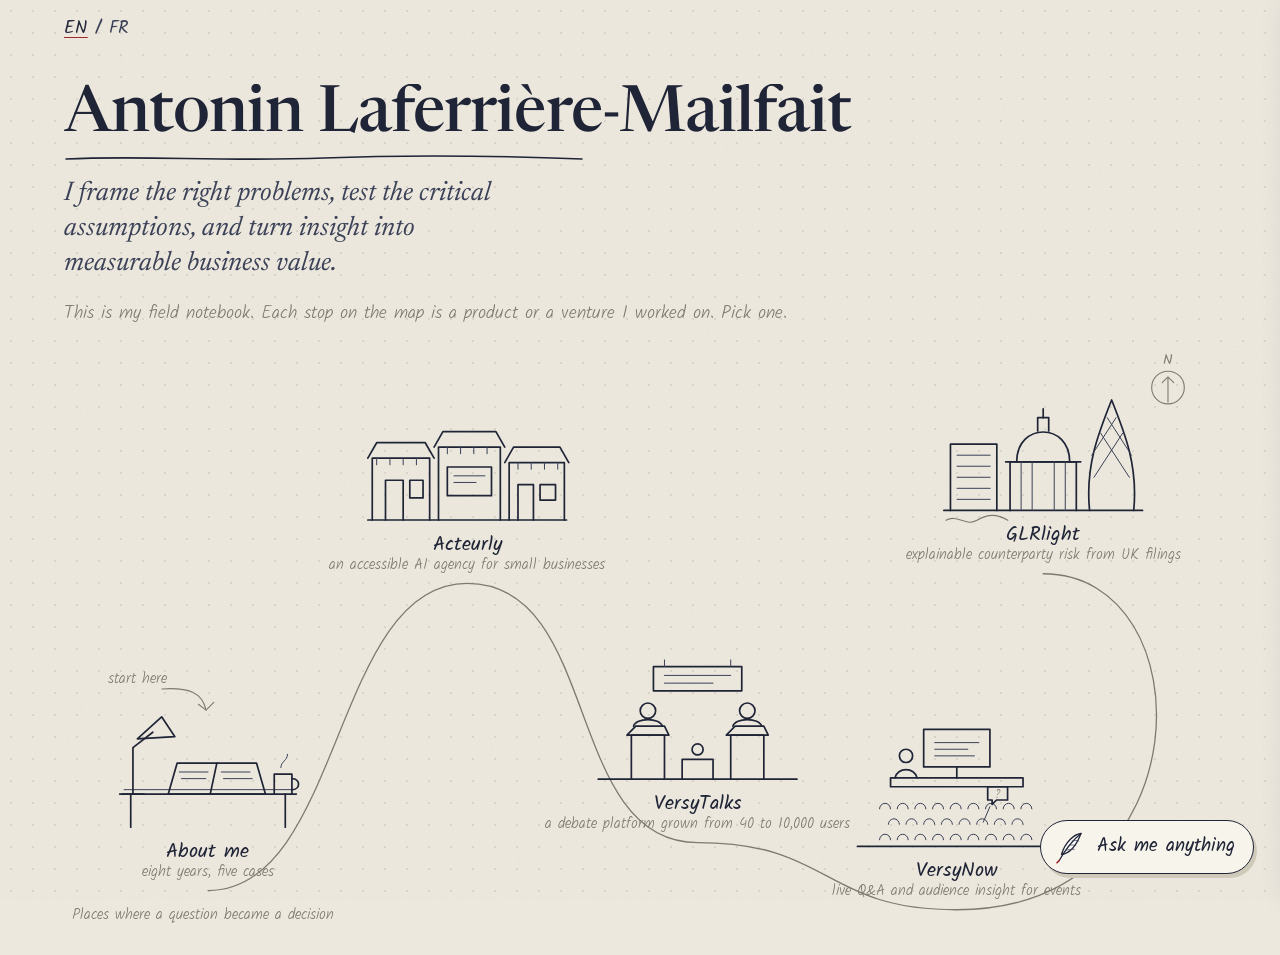
==== commit ac26f3a3: "Notes of 17 Oct: new throughline, products first on the map, About rebuilt from the resume, Acteurly" ====
--- a/index.html
+++ b/index.html
@@ -4,9 +4,9 @@
   <meta charset="utf-8">
   <meta name="viewport" content="width=device-width, initial-scale=1">
   <title>Antonin Laferrière-Mailfait</title>
-  <meta name="description" content="I turn messy business questions into products and decisions that ship. A field notebook of the problems I've worked on: supplier risk in London, marketing analytics for Québec shops, a debate platform grown from 40 to 10,000, an event-analytics agent that never invents a number.">
+  <meta name="description" content="I frame the right problems, test the critical assumptions, and turn insight into measurable business value. A field notebook of the products and ventures I've worked on: GLRlight, Acteurly, VersyTalks, VersyNow.">
   <meta property="og:title" content="Antonin Laferrière-Mailfait">
-  <meta property="og:description" content="I turn messy business questions into products and decisions that ship.">
+  <meta property="og:description" content="I frame the right problems, test the critical assumptions, and turn insight into measurable business value.">
   <meta property="og:type" content="website">
   <link rel="icon" href="assets/favicon.svg" type="image/svg+xml">
   <link rel="preload" href="assets/fonts/newsreader-latin-opsz-normal.woff2" as="font" type="font/woff2" crossorigin>
--- a/css/ink.css
+++ b/css/ink.css
@@ -106,7 +106,7 @@
 
 /* ---------- home ---------- */
 .home { display: grid; grid-template-rows: auto 1fr; gap: 0; padding-bottom: 32px; }
-.hero { max-width: 1080px; margin: 0 auto; width: 100%; }
+.hero { max-width: 1160px; margin: 0 auto; width: 100%; }
 .name {
   font-weight: 500;
   font-size: clamp(34px, 5vw, 66px);
@@ -148,7 +148,7 @@
 @keyframes fade { to { opacity: 1; } }
 
 /* ---------- the map ---------- */
-.map-wrap { max-width: 1080px; margin: 0 auto; width: 100%; position: relative; }
+.map-wrap { max-width: 1160px; margin: 0 auto; width: 100%; position: relative; }
 .map { width: 100%; height: auto; display: block; overflow: visible; }
 .map path, .map circle, .map line {
   fill: none;
@@ -264,7 +264,7 @@
 .toc .where { font-family: var(--hand); font-weight: 300; color: var(--pencil); font-size: 17px; white-space: nowrap; }
 
 /* ---------- the quill: ask me anything ---------- */
-.quill-wrap { position: fixed; right: 26px; bottom: 26px; z-index: 6; display: flex; align-items: center; gap: 12px; }
+.quill-wrap { position: fixed; right: 26px; bottom: 26px; z-index: 6; display: flex; flex-direction: column; align-items: flex-end; gap: 12px; }
 .quill {
   display: flex; align-items: center; gap: 10px;
   background: #f7f4ec; border: 1.5px solid var(--ink); border-radius: 999px;
@@ -638,3 +638,18 @@
   .agentrun-cols { grid-template-columns: 1fr; }
 }
 
+
+/* ---------- About: cases and projects ---------- */
+.toc.cases li { display: block; padding: 16px 0; }
+.toc.cases a { display: grid; grid-template-columns: 34px 1fr; column-gap: 6px; row-gap: 3px; text-decoration: none; }
+.toc.cases .toc-n { font-family: var(--hand); color: var(--pencil); font-size: 18px; grid-row: 1 / span 3; padding-top: 3px; }
+.toc.cases .toc-title { grid-column: 2; font-size: 21px; line-height: 1.3; }
+.toc.cases .toc-where { grid-column: 2; }
+.toc.cases .toc-go { grid-column: 2; font-family: var(--hand); font-size: 16px; color: var(--red-ink); margin-top: 2px; }
+.toc.cases a:hover .toc-title { color: var(--red-ink); }
+.toc.projects a { grid-template-columns: 1fr; }
+.toc.projects .toc-title, .toc.projects .toc-para, .toc.projects .toc-go { grid-column: 1; }
+.toc.projects .toc-para { font-size: 17px; line-height: 1.5; color: var(--ink-soft); margin-top: 4px; }
+.background { margin: 8px 0 0; }
+.background dt { font-family: var(--hand); font-weight: 400; font-size: 17px; color: var(--pencil); margin-top: 14px; }
+.background dd { margin: 2px 0 0; }
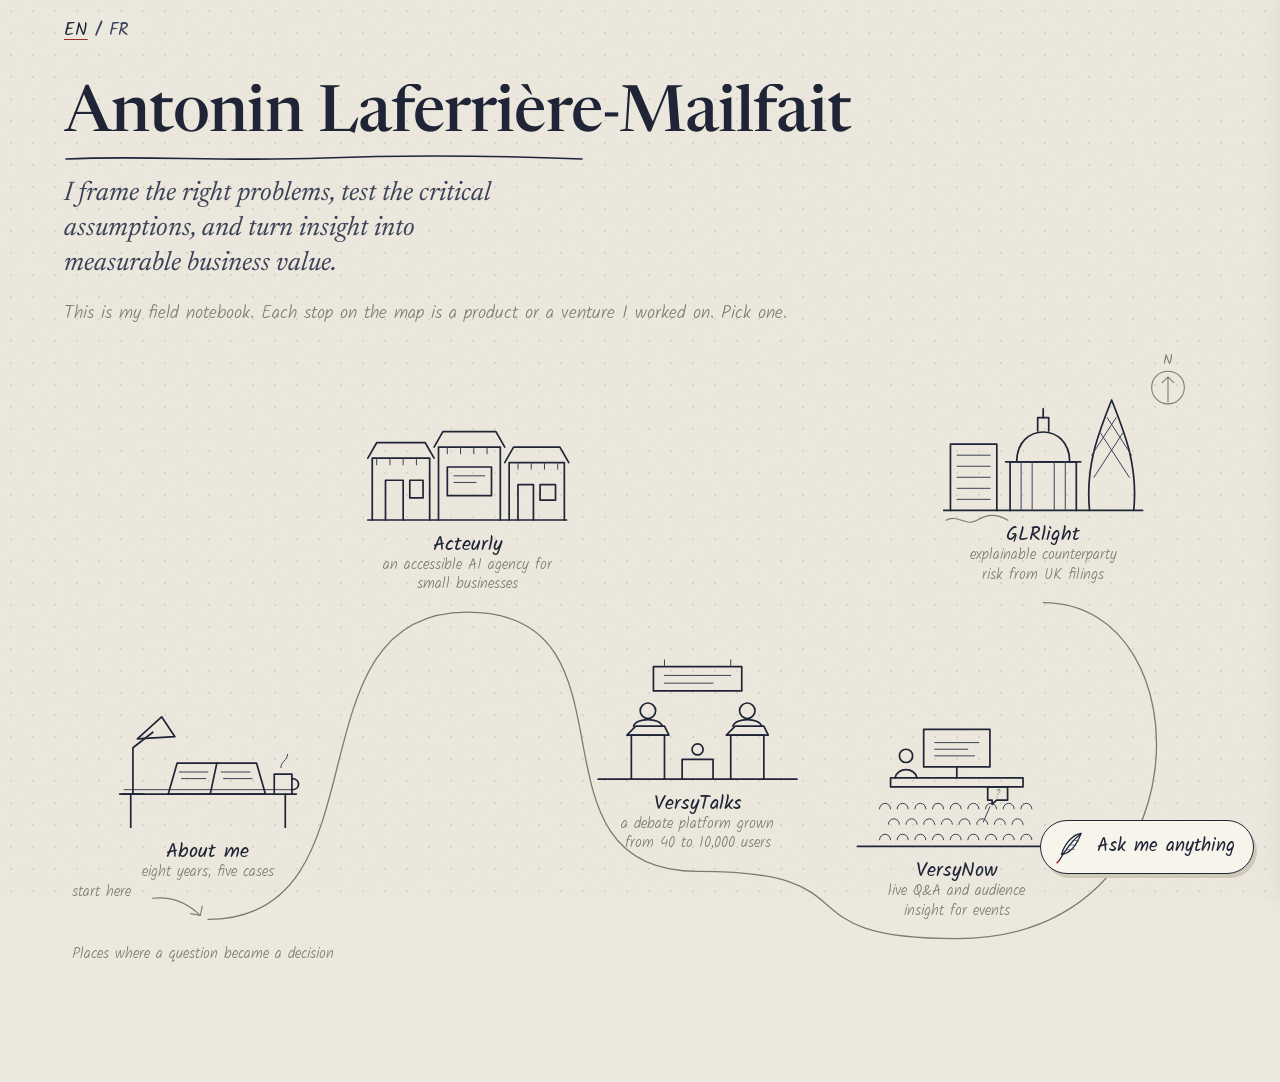
==== commit df9eb80c: "Social preview card, drawn from the map's own landmarks Co-Authored-By: Claude Fable 5.1 <noreply@an" ====
--- a/index.html
+++ b/index.html
@@ -8,6 +8,13 @@
   <meta property="og:title" content="Antonin Laferrière-Mailfait">
   <meta property="og:description" content="I frame the right problems, test the critical assumptions, and turn insight into measurable business value.">
   <meta property="og:type" content="website">
+  <meta property="og:url" content="https://antoninlaf.github.io/">
+  <meta property="og:image" content="https://antoninlaf.github.io/assets/og.png">
+  <meta property="og:image:width" content="1200">
+  <meta property="og:image:height" content="630">
+  <meta property="og:image:alt" content="Antonin Laferrière-Mailfait: a field notebook of products and decisions">
+  <meta name="twitter:card" content="summary_large_image">
+  <meta name="twitter:image" content="https://antoninlaf.github.io/assets/og.png">
   <link rel="icon" href="assets/favicon.svg" type="image/svg+xml">
   <link rel="preload" href="assets/fonts/newsreader-latin-opsz-normal.woff2" as="font" type="font/woff2" crossorigin>
   <link rel="preload" href="assets/fonts/kalam-latin-300-normal.woff2" as="font" type="font/woff2" crossorigin>
--- a/css/ink.css
+++ b/css/ink.css
@@ -68,7 +68,7 @@
   z-index: 5;
   pointer-events: none;
 }
-.topbar > * { pointer-events: auto; }
+.topbar > * { pointer-events: auto; background: rgba(236,232,222,.9); padding: 2px 8px; margin: 0 -8px; border-radius: 4px; }
 .back {
   font-family: var(--hand);
   font-weight: 300;
@@ -105,7 +105,7 @@
 @keyframes sheet-out { from { opacity: 1; transform: none; } to { opacity: 0; transform: translateX(-40px) rotate(-.4deg); } }
 
 /* ---------- home ---------- */
-.home { display: grid; grid-template-rows: auto 1fr; gap: 0; padding-bottom: 32px; }
+.home { display: grid; grid-template-rows: auto 1fr; gap: 0; padding-bottom: 120px; }  /* room under the map for the quill */
 .hero { max-width: 1160px; margin: 0 auto; width: 100%; }
 .name {
   font-weight: 500;
@@ -369,6 +369,7 @@
   .place .note { display: none; }
   .map-wrap.stacked { max-width: 420px; }
   .map-wrap.stacked .map text { font-size: 22px; }
+  .map-wrap.stacked .map text.small { font-size: 18px; }
 }
 @media (max-width: 520px) {
   .sheet { padding-top: 72px; }
@@ -440,6 +441,13 @@
   font-variation-settings: "opsz" 28;
 }
 .h-quiet { font-size: 21px; color: var(--ink-soft); }
+/* his own words: a quieter page, the heading in pencil */
+.words h2 { margin-bottom: 4px; }
+.words h3 { font-family: var(--hand); font-weight: 400; font-size: 20px; color: var(--pencil); margin: 34px 0 6px; }
+.words h3::before { content: "— "; color: var(--red-ink); }
+.words-note:first-of-type h3 { margin-top: 18px; }
+.words p { font-size: 19.5px; line-height: 1.55; }
+.body.words > p:first-of-type { margin-top: 8px; }
 .questions { list-style: none; padding: 0; margin: 0; font-family: var(--hand); font-weight: 300; font-size: 18px; color: var(--ink-soft); }
 .questions li { padding: 6px 0 6px 24px; position: relative; }
 .questions li::before { content: "?"; position: absolute; left: 2px; color: var(--red-ink); font-weight: 400; }
@@ -653,3 +661,6 @@
 .background { margin: 8px 0 0; }
 .background dt { font-family: var(--hand); font-weight: 400; font-size: 17px; color: var(--pencil); margin-top: 14px; }
 .background dd { margin: 2px 0 0; }
+
+.ruled.lifecycle td, .ruled.lifecycle th { width: 33%; white-space: normal; font-size: 16px; }
+.ruled.lifecycle td:first-child { font-weight: 400; }
